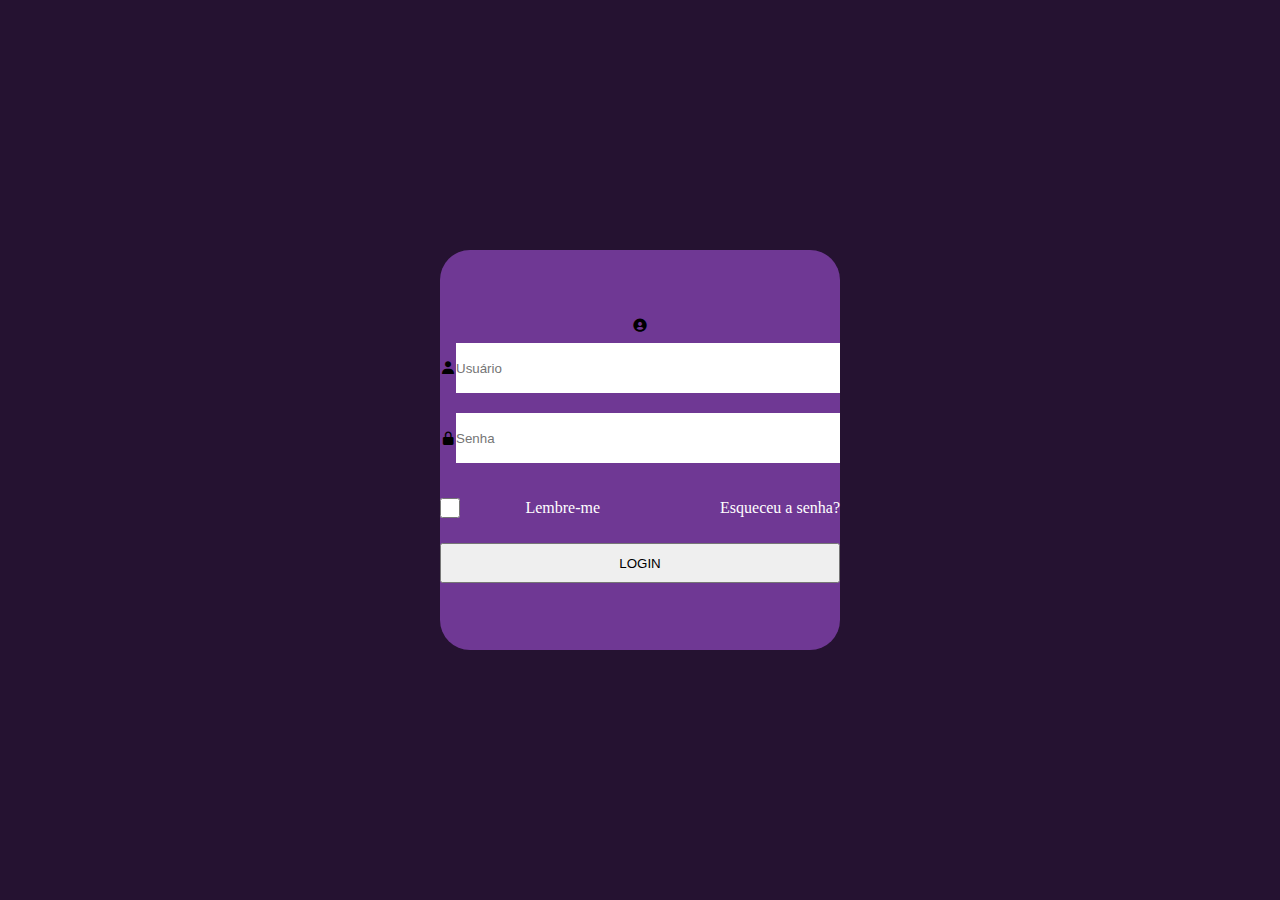
==== tela-login/projeto02/index.html @ 122709c1 "tela login" ====
<!DOCTYPE html>
<html lang="pt-br">
<head>
    <meta charset="UTF-8">
    <meta name="viewport" content="width=device-width, initial-scale=1.0">
    <title>Document</title>
    <link rel="stylesheet" href="style.css">
    <link href='https://unpkg.com/boxicons@2.1.4/css/boxicons.min.css' rel='stylesheet'>

</head>
<body>
    <form>
        <i class='bx bxs-user-circle'></i>
        <div class="user">
            <i class='bx bxs-user'></i>
            <input type="text" placeholder="Usuário">
        </div>
        <div class="password">
            <i class='bx bxs-lock-alt'></i>
            <input type="text" placeholder="Senha">
        </div>

        <div>
            <input id="check-box" type="checkbox">
            <p id="remember">Lembre-me</p>
            <p>Esqueceu a senha?</p>
        </div>

        <button class="btn">LOGIN</button>
    </form>
    
</body>
</html>
---- tela-login/projeto02/style.css ----
*{
    margin: 0;
    padding: 0;
}

:root{
    --color0: #8B47B9;
    --color1: #6F3894; 
    --color2: #3D1F52;
    --color3: #251231;
}

body{
    width: 100vw;
    height: 100vh;
    display: flex;
    justify-content: center;
    align-items: center;
    margin: auto;
    background-color: #251231;
    font-family: poppins;
}

div.user{
    
}

form{
    position: absolute;
    background-color: var(--color1);
    border-radius: 30px;
    min-width: 400px;
    min-height: 400px;
    display: flex;
    flex-direction: column;
    align-items: center;
    justify-content: center;
}

input{
    border: none;
    width: 100%;
    height: 50px;
    margin: 10px 0;
}

div{
    width: 100%;
    display: flex;
    align-items: center;
    justify-content: space-between;
}

#remember{
    position: absolute;
    right: 60%;
    color: white;
    
}

#check-box{
    width: 20px;
    background-color: var(--color2);
    color: #3D1F52;
}

p{
    color: white;
}

.btn{
    width: 100%;
    height: 40px;
}
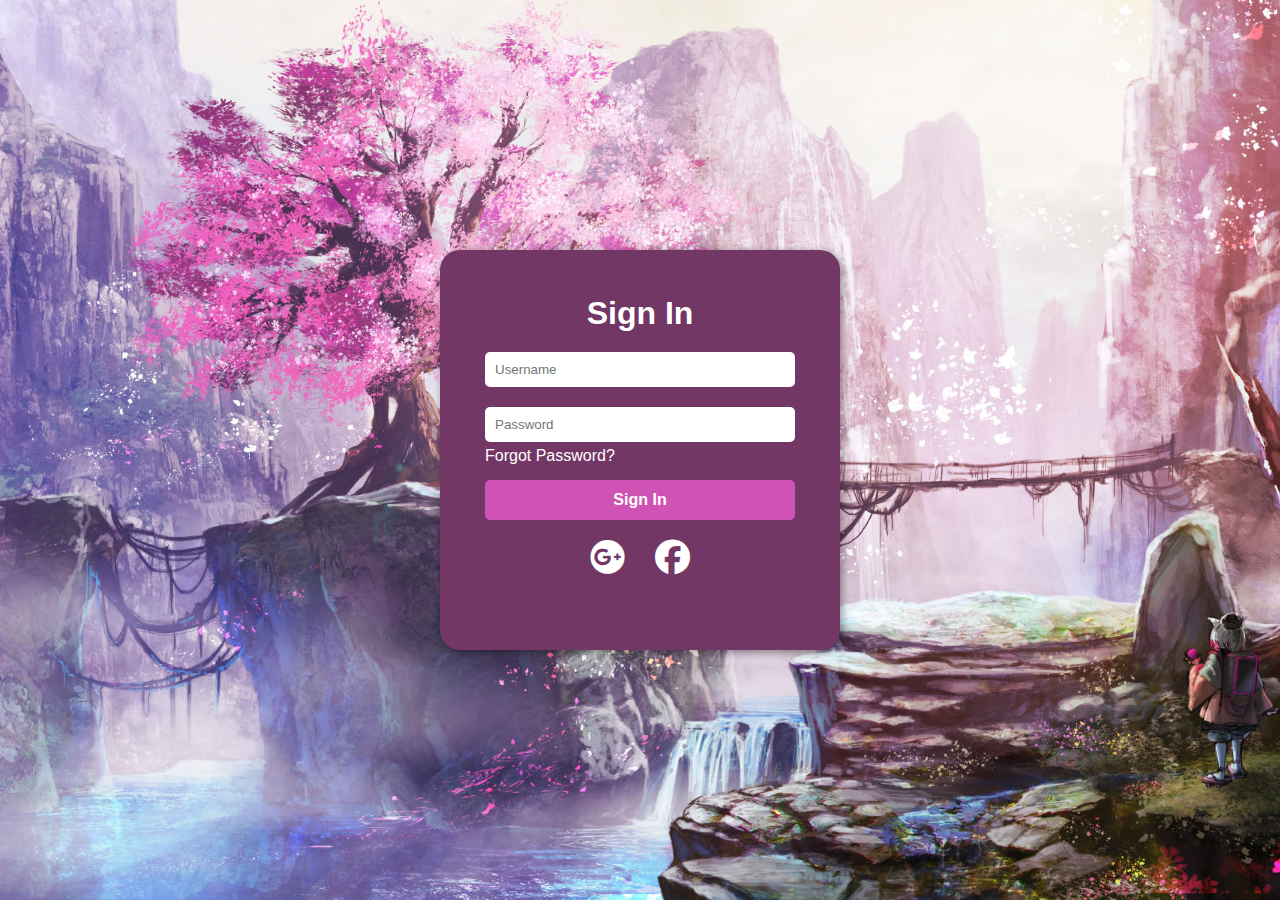
==== commit a16dc16c: "att name" ====
--- a/tela-login/projeto02/index.html
+++ b/tela-login/projeto02/index.html
@@ -3,31 +3,28 @@
 <head>
     <meta charset="UTF-8">
     <meta name="viewport" content="width=device-width, initial-scale=1.0">
-    <title>Document</title>
+    <title>Login</title>
     <link rel="stylesheet" href="style.css">
-    <link href='https://unpkg.com/boxicons@2.1.4/css/boxicons.min.css' rel='stylesheet'>
-
+    <link rel="stylesheet" href="https://cdnjs.cloudflare.com/ajax/libs/font-awesome/6.7.2/css/all.min.css" integrity="sha512-Evv84Mr4kqVGRNSgIGL/F/aIDqQb7xQ2vcrdIwxfjThSH8CSR7PBEakCr51Ck+w+/U6swU2Im1vVX0SVk9ABhg==" crossorigin="anonymous" referrerpolicy="no-referrer" />
 </head>
 <body>
-    <form>
-        <i class='bx bxs-user-circle'></i>
-        <div class="user">
-            <i class='bx bxs-user'></i>
-            <input type="text" placeholder="Usuário">
+
+    <main class="main-container">
+        
+        <h1>Sign In</h1>
+
+        <div class="login-container">
+            <input type="text" name="username" id="username" placeholder="Username">
+            <input type="text" name="password" id="password" placeholder="Password">
         </div>
-        <div class="password">
-            <i class='bx bxs-lock-alt'></i>
-            <input type="text" placeholder="Senha">
+        <a href="#">Forgot Password?</a>
+        <button type="submit" id="btn-signin">Sign In</button>
+
+        <div class="login-icons-container">
+            <a href="#"><i class="fa-brands fa-google-plus"></i></a>
+            <a href="#"><i class="fa-brands fa-facebook"></i></a>
         </div>
-
-        <div>
-            <input id="check-box" type="checkbox">
-            <p id="remember">Lembre-me</p>
-            <p>Esqueceu a senha?</p>
-        </div>
-
-        <button class="btn">LOGIN</button>
-    </form>
+    </main>
     
 </body>
 </html>--- a/tela-login/projeto02/style.css
+++ b/tela-login/projeto02/style.css
@@ -1,74 +1,113 @@
 *{
     margin: 0;
     padding: 0;
-}
-
-:root{
-    --color0: #8B47B9;
-    --color1: #6F3894; 
-    --color2: #3D1F52;
-    --color3: #251231;
+    box-sizing: border-box;
 }
 
 body{
-    width: 100vw;
-    height: 100vh;
     display: flex;
     justify-content: center;
     align-items: center;
-    margin: auto;
-    background-color: #251231;
-    font-family: poppins;
+    height: 100vh;
+    font-family: Poppins, Helvetica, sans-serif;
+    background-image: url(img/823751.jpg);
+    background-size: cover;
+    background-repeat: no-repeat;
+    background-attachment: fixed;
 }
 
-div.user{
-    
+.main-container{
+    background-color: #723765;
+    border-radius: 20px;
+    padding: 45px;
+    width: 400px;
+    height: 400px;
+    box-shadow: 2px 2px 8px rgba(0, 0, 0, 0.425);
 }
 
-form{
-    position: absolute;
-    background-color: var(--color1);
-    border-radius: 30px;
-    min-width: 400px;
-    min-height: 400px;
-    display: flex;
-    flex-direction: column;
-    align-items: center;
-    justify-content: center;
-}
 
-input{
-    border: none;
-    width: 100%;
-    height: 50px;
-    margin: 10px 0;
-}
-
-div{
-    width: 100%;
-    display: flex;
-    align-items: center;
-    justify-content: space-between;
-}
-
-#remember{
-    position: absolute;
-    right: 60%;
-    color: white;
-    
-}
-
-#check-box{
-    width: 20px;
-    background-color: var(--color2);
-    color: #3D1F52;
-}
-
-p{
+h1{
+    text-align: center;
+    padding-bottom: 20px;
     color: white;
 }
 
-.btn{
+.login-icons-container{
+    display: flex;
+    justify-content: center;
+    align-items: center;
+    gap: 30px;
+    margin-top: 20px;
+}
+
+.login-icons-container a{
+    width: 35px;
+}
+
+
+.login-icons-container i{
+    font-size: 35px;
+    width: 30px;
+    height: 30px;
+    color: white;
+    text-align: center;
+}
+
+.login-container{
+    display: flex;
+    justify-content: center;
+    align-items: center;
+    flex-direction: column;
+}
+
+.login-container input{
+    width: 100%;
+    padding: 10px;
+    border-radius: 5px;
+    border: none;
+}
+
+.login-container input#username{
+    margin-bottom: 20px;
+}
+
+.login-container input#password{
+    margin-bottom: 5px;
+}
+
+textarea:focus, input:focus, select:focus {
+    box-shadow: 0 0 0 0;
+    border: 2px solid #cf53b4 ;
+    outline: 0;
+}
+
+
+.main-container a{
+    text-decoration: none;
+    color: white;
+}
+
+.main-container a:hover{
+    text-decoration: underline;
+    color: #f562d5;
+}
+
+button{
     width: 100%;
     height: 40px;
+    border-radius: 5px;
+    margin-top: 15px;
+    background-color: #cf53b4;
+    border: none;
+    font-weight: bolder;
+    font-size: 12pt;
+    color: white;
+}
+
+button:hover{
+    cursor: pointer;
+}
+
+button:active{
+    transform: scale(0.98);
 }